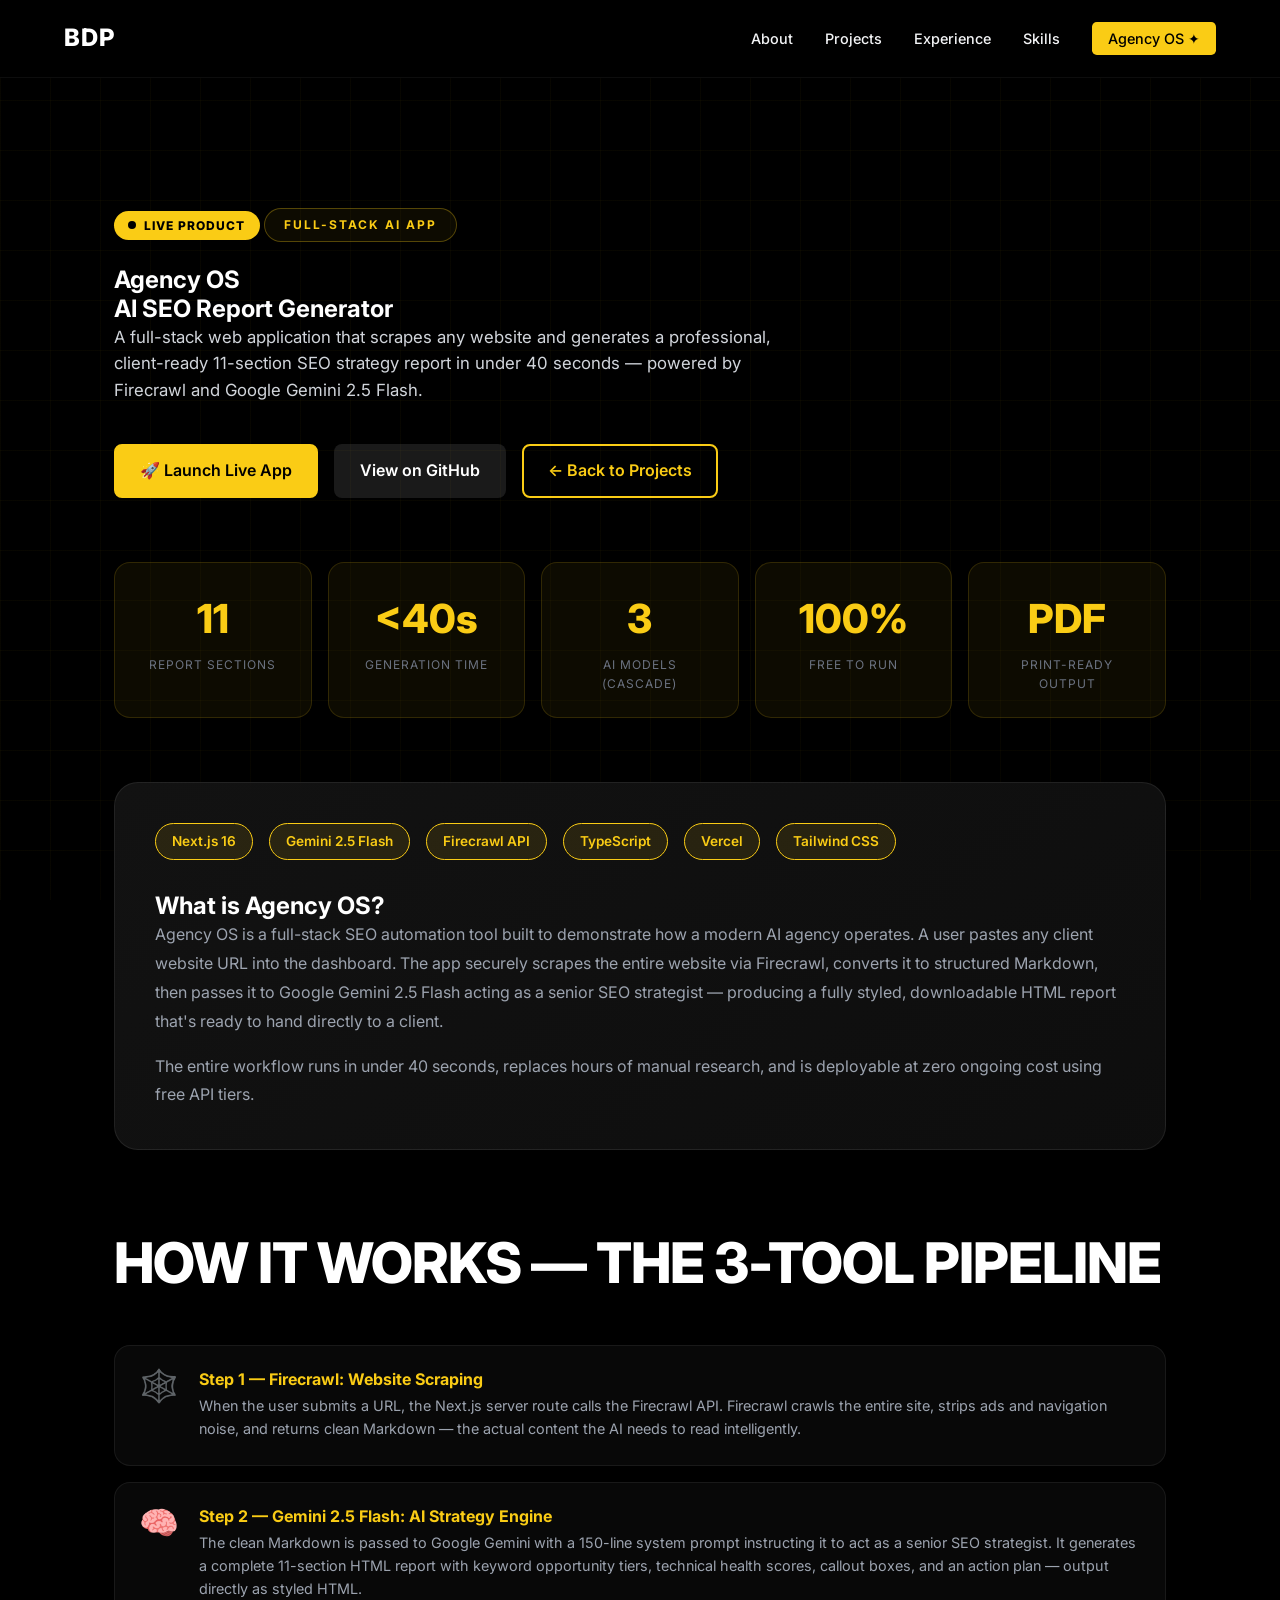
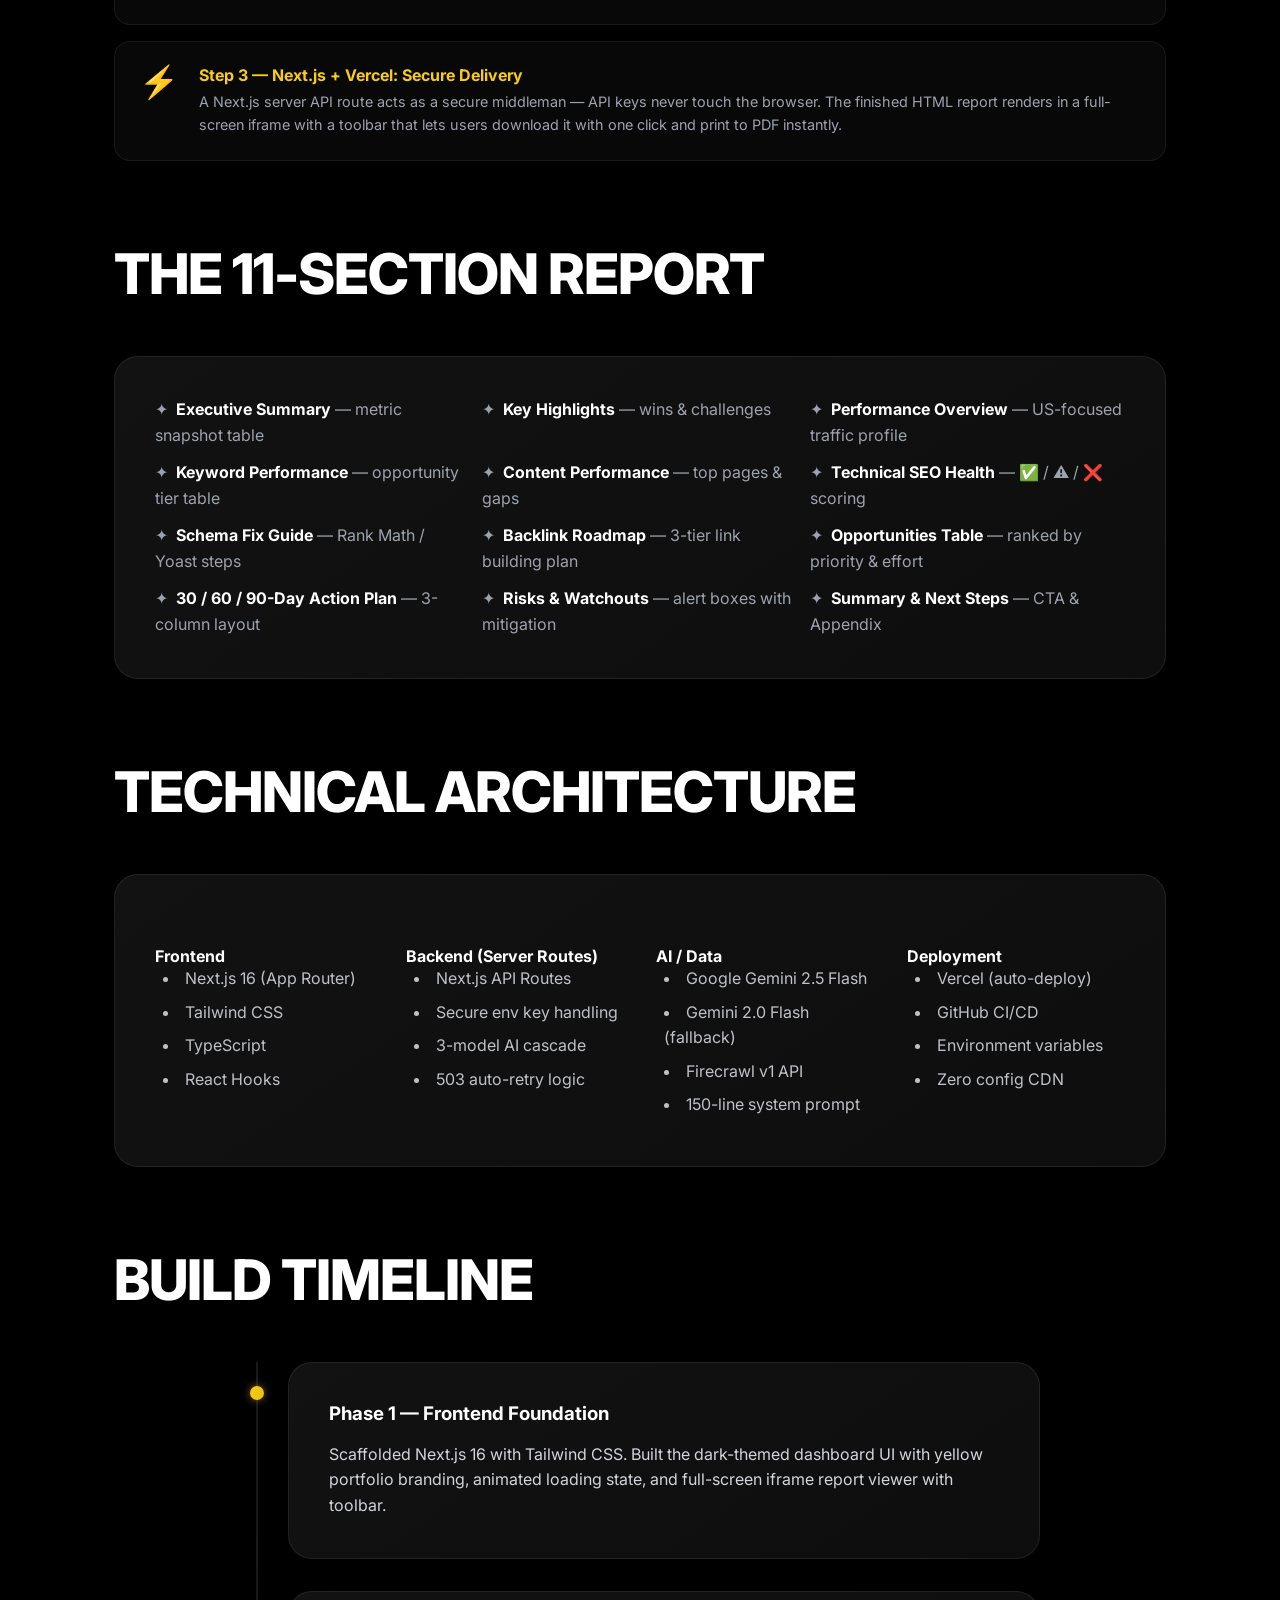
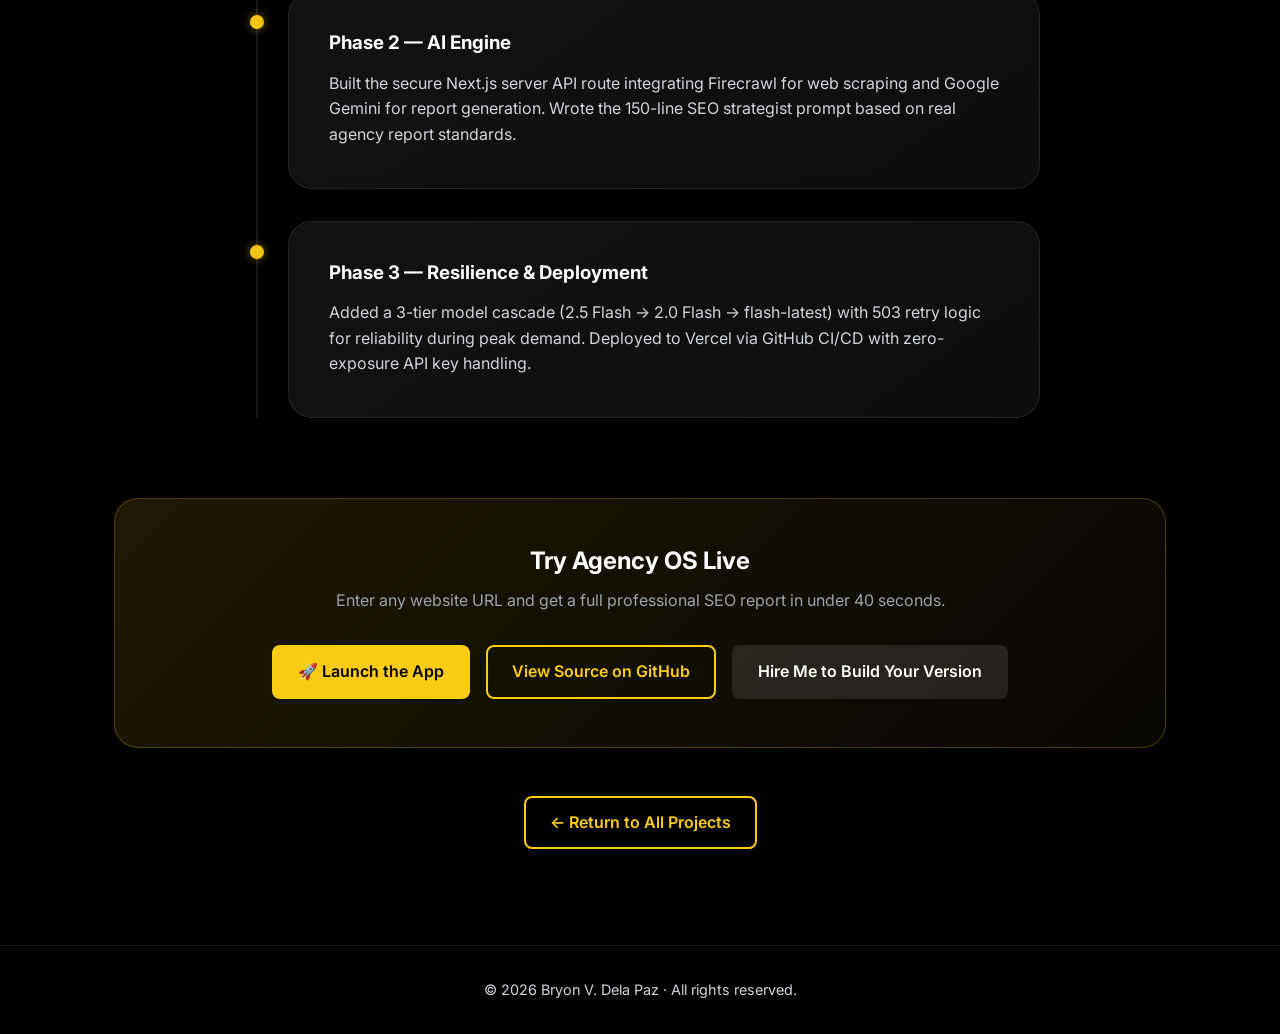
==== agency-os.html @ 0c5053a8 "feat: add dedicated agency-os.html page with full case study, stats, pipeline breakdown, and live CT" ====
<!DOCTYPE html>
<html lang="en">

<head>
    <meta charset="UTF-8">
    <meta name="viewport" content="width=device-width, initial-scale=1.0">
    <meta name="description" content="Agency OS — AI-powered SEO Report Generator. Built by Bryon V. Dela Paz using Next.js, Google Gemini 2.5 Flash, and Firecrawl.">
    <title>Agency OS — AI SEO Report Generator | Bryon V. Dela Paz</title>
    <link href="https://fonts.googleapis.com/css2?family=Inter:wght@300;400;500;600;700;800&display=swap" rel="stylesheet">
    <link rel="stylesheet" href="styles.css">
    <style>
        .pill {
            background: rgba(250, 204, 21, 0.1);
            border: 1px solid var(--accent-yellow);
            color: var(--accent-yellow);
            padding: 0.4rem 1rem;
            border-radius: 20px;
            font-size: 0.85rem;
            font-weight: 600;
            display: inline-block;
            margin-right: 0.5rem;
            margin-bottom: 0.5rem;
        }
        .live-badge {
            display: inline-flex;
            align-items: center;
            gap: 0.5rem;
            background: #FACC15;
            color: #000;
            font-size: 0.75rem;
            font-weight: 800;
            padding: 0.3rem 0.9rem;
            border-radius: 999px;
            letter-spacing: 1px;
            text-transform: uppercase;
            margin-bottom: 1.5rem;
        }
        .live-badge::before {
            content: '';
            width: 8px;
            height: 8px;
            border-radius: 50%;
            background: #000;
            animation: pulse-dot 1.5s infinite;
        }
        @keyframes pulse-dot {
            0%, 100% { opacity: 1; }
            50% { opacity: 0.3; }
        }
        .tool-card {
            display: flex;
            align-items: flex-start;
            gap: 1.25rem;
            padding: 1.5rem;
            border-radius: 1rem;
            background: rgba(255,255,255,0.03);
            border: 1px solid rgba(255,255,255,0.07);
            margin-bottom: 1rem;
        }
        .tool-icon {
            font-size: 2rem;
            line-height: 1;
            flex-shrink: 0;
        }
        .tool-card h4 { color: var(--accent-yellow); margin-bottom: 0.3rem; }
        .tool-card p { font-size: 0.9rem; color: #9CA3AF; margin: 0; }
        .stat-box {
            text-align: center;
            padding: 1.5rem;
            border-radius: 1rem;
            background: rgba(250,204,21,0.05);
            border: 1px solid rgba(250,204,21,0.15);
        }
        .stat-box .num { font-size: 2.5rem; font-weight: 800; color: var(--accent-yellow); }
        .stat-box .label { font-size: 0.75rem; text-transform: uppercase; letter-spacing: 1px; color: #6B7280; margin-top: 0.25rem; }
        .cta-banner {
            background: linear-gradient(135deg, rgba(250,204,21,0.12), rgba(250,204,21,0.03));
            border: 1px solid rgba(250,204,21,0.25);
            border-radius: 1.5rem;
            padding: 3rem;
            text-align: center;
            margin-top: 5rem;
        }
        .cta-banner h2 { color: #fff; margin-bottom: 0.75rem; }
        .cta-banner p { color: #9CA3AF; margin-bottom: 2rem; }
        .btn-group { display: flex; gap: 1rem; justify-content: center; flex-wrap: wrap; }
    </style>
</head>

<body>

    <div class="bg-grid"></div>

    <!-- Navbar -->
    <nav id="navbar">
        <div class="nav-content">
            <a href="index.html#home" class="logo">BDP</a>
            <ul class="nav-links">
                <li><a href="index.html#about">About</a></li>
                <li><a href="index.html#automations">Projects</a></li>
                <li><a href="index.html#experience">Experience</a></li>
                <li><a href="index.html#skills">Skills</a></li>
                <li><a href="agency-os.html" class="btn-nav" style="background: var(--accent-yellow); color: #000;">Agency OS ✦</a></li>
            </ul>
        </div>
    </nav>

    <main>
        <section class="section-padding reveal active" style="padding-top: 8rem;">

            <!-- Header -->
            <div class="section-header">
                <div class="live-badge">Live Product</div>
                <span class="section-label">FULL-STACK AI APP</span>
                <h1>Agency OS<br>AI SEO Report Generator</h1>
                <p class="hero-subtitle" style="max-width: 680px;">
                    A full-stack web application that scrapes any website and generates a professional,
                    client-ready 11-section SEO strategy report in under 40 seconds — powered by
                    Firecrawl and Google Gemini 2.5 Flash.
                </p>
                <div class="hero-actions" style="margin-top: 2rem;">
                    <a href="https://frontend-seven-wine-36.vercel.app" target="_blank" rel="noopener noreferrer" class="btn-primary">🚀 Launch Live App</a>
                    <a href="https://github.com/delapazbryon123/agency-os-frontend" target="_blank" rel="noopener noreferrer" class="btn-secondary">View on GitHub</a>
                    <a href="index.html#automations" class="btn-outline">← Back to Projects</a>
                </div>
            </div>

            <!-- Stats Row -->
            <div style="display: grid; grid-template-columns: repeat(auto-fit, minmax(140px, 1fr)); gap: 1rem; margin: 4rem 0;">
                <div class="stat-box"><div class="num">11</div><div class="label">Report Sections</div></div>
                <div class="stat-box"><div class="num">&lt;40s</div><div class="label">Generation Time</div></div>
                <div class="stat-box"><div class="num">3</div><div class="label">AI Models (Cascade)</div></div>
                <div class="stat-box"><div class="num">100%</div><div class="label">Free to Run</div></div>
                <div class="stat-box"><div class="num">PDF</div><div class="label">Print-Ready Output</div></div>
            </div>

            <!-- Overview Card -->
            <div class="glass-card glow-card" style="margin-bottom: 3rem;">
                <div style="display: flex; gap: 0.5rem; flex-wrap: wrap; margin-bottom: 1.5rem;">
                    <div class="pill">Next.js 16</div>
                    <div class="pill">Gemini 2.5 Flash</div>
                    <div class="pill">Firecrawl API</div>
                    <div class="pill">TypeScript</div>
                    <div class="pill">Vercel</div>
                    <div class="pill">Tailwind CSS</div>
                </div>
                <h2>What is Agency OS?</h2>
                <p style="color: #9CA3AF; line-height: 1.8;">
                    Agency OS is a full-stack SEO automation tool built to demonstrate how a modern AI agency
                    operates. A user pastes any client website URL into the dashboard. The app securely scrapes
                    the entire website via Firecrawl, converts it to structured Markdown, then passes it to
                    Google Gemini 2.5 Flash acting as a senior SEO strategist — producing a fully styled,
                    downloadable HTML report that's ready to hand directly to a client.
                </p>
                <p style="color: #9CA3AF; line-height: 1.8; margin-top: 1rem;">
                    The entire workflow runs in under 40 seconds, replaces hours of manual research, and is
                    deployable at zero ongoing cost using free API tiers.
                </p>
            </div>

            <!-- The 3 Tools -->
            <div class="section-header" style="margin-top: 5rem;">
                <h2>How It Works — The 3-Tool Pipeline</h2>
            </div>

            <div class="tool-card">
                <div class="tool-icon">🕸️</div>
                <div>
                    <h4>Step 1 — Firecrawl: Website Scraping</h4>
                    <p>When the user submits a URL, the Next.js server route calls the Firecrawl API. Firecrawl crawls the entire site, strips ads and navigation noise, and returns clean Markdown — the actual content the AI needs to read intelligently.</p>
                </div>
            </div>

            <div class="tool-card">
                <div class="tool-icon">🧠</div>
                <div>
                    <h4>Step 2 — Gemini 2.5 Flash: AI Strategy Engine</h4>
                    <p>The clean Markdown is passed to Google Gemini with a 150-line system prompt instructing it to act as a senior SEO strategist. It generates a complete 11-section HTML report with keyword opportunity tiers, technical health scores, callout boxes, and an action plan — output directly as styled HTML.</p>
                </div>
            </div>

            <div class="tool-card">
                <div class="tool-icon">⚡</div>
                <div>
                    <h4>Step 3 — Next.js + Vercel: Secure Delivery</h4>
                    <p>A Next.js server API route acts as a secure middleman — API keys never touch the browser. The finished HTML report renders in a full-screen iframe with a toolbar that lets users download it with one click and print to PDF instantly.</p>
                </div>
            </div>

            <!-- 11 Sections -->
            <div class="section-header" style="margin-top: 5rem;">
                <h2>The 11-Section Report</h2>
            </div>

            <div class="glass-card outline">
                <div style="display: grid; grid-template-columns: repeat(auto-fit, minmax(260px, 1fr)); gap: 0.75rem;">
                    <div style="color: #9CA3AF;">✦ &nbsp;<strong style="color: #fff;">Executive Summary</strong> — metric snapshot table</div>
                    <div style="color: #9CA3AF;">✦ &nbsp;<strong style="color: #fff;">Key Highlights</strong> — wins &amp; challenges</div>
                    <div style="color: #9CA3AF;">✦ &nbsp;<strong style="color: #fff;">Performance Overview</strong> — US-focused traffic profile</div>
                    <div style="color: #9CA3AF;">✦ &nbsp;<strong style="color: #fff;">Keyword Performance</strong> — opportunity tier table</div>
                    <div style="color: #9CA3AF;">✦ &nbsp;<strong style="color: #fff;">Content Performance</strong> — top pages &amp; gaps</div>
                    <div style="color: #9CA3AF;">✦ &nbsp;<strong style="color: #fff;">Technical SEO Health</strong> — ✅ / ⚠️ / ❌ scoring</div>
                    <div style="color: #9CA3AF;">✦ &nbsp;<strong style="color: #fff;">Schema Fix Guide</strong> — Rank Math / Yoast steps</div>
                    <div style="color: #9CA3AF;">✦ &nbsp;<strong style="color: #fff;">Backlink Roadmap</strong> — 3-tier link building plan</div>
                    <div style="color: #9CA3AF;">✦ &nbsp;<strong style="color: #fff;">Opportunities Table</strong> — ranked by priority &amp; effort</div>
                    <div style="color: #9CA3AF;">✦ &nbsp;<strong style="color: #fff;">30 / 60 / 90-Day Action Plan</strong> — 3-column layout</div>
                    <div style="color: #9CA3AF;">✦ &nbsp;<strong style="color: #fff;">Risks &amp; Watchouts</strong> — alert boxes with mitigation</div>
                    <div style="color: #9CA3AF;">✦ &nbsp;<strong style="color: #fff;">Summary &amp; Next Steps</strong> — CTA &amp; Appendix</div>
                </div>
            </div>

            <!-- Architecture -->
            <div class="section-header" style="margin-top: 5rem;">
                <h2>Technical Architecture</h2>
            </div>

            <div class="glass-card outline">
                <div class="skills-grid" style="grid-template-columns: repeat(auto-fit, minmax(200px, 1fr));">
                    <div class="skill-category">
                        <h4>Frontend</h4>
                        <ul class="experience-list">
                            <li>Next.js 16 (App Router)</li>
                            <li>Tailwind CSS</li>
                            <li>TypeScript</li>
                            <li>React Hooks</li>
                        </ul>
                    </div>
                    <div class="skill-category">
                        <h4>Backend (Server Routes)</h4>
                        <ul class="experience-list">
                            <li>Next.js API Routes</li>
                            <li>Secure env key handling</li>
                            <li>3-model AI cascade</li>
                            <li>503 auto-retry logic</li>
                        </ul>
                    </div>
                    <div class="skill-category">
                        <h4>AI / Data</h4>
                        <ul class="experience-list">
                            <li>Google Gemini 2.5 Flash</li>
                            <li>Gemini 2.0 Flash (fallback)</li>
                            <li>Firecrawl v1 API</li>
                            <li>150-line system prompt</li>
                        </ul>
                    </div>
                    <div class="skill-category">
                        <h4>Deployment</h4>
                        <ul class="experience-list">
                            <li>Vercel (auto-deploy)</li>
                            <li>GitHub CI/CD</li>
                            <li>Environment variables</li>
                            <li>Zero config CDN</li>
                        </ul>
                    </div>
                </div>
            </div>

            <!-- Timeline -->
            <div class="section-header" style="margin-top: 5rem;">
                <h2>Build Timeline</h2>
            </div>

            <div class="timeline">
                <div class="timeline-item">
                    <div class="timeline-dot"></div>
                    <div class="timeline-content glass-card hover-lift">
                        <div class="timeline-header"><h3>Phase 1 — Frontend Foundation</h3></div>
                        <p>Scaffolded Next.js 16 with Tailwind CSS. Built the dark-themed dashboard UI with yellow portfolio branding, animated loading state, and full-screen iframe report viewer with toolbar.</p>
                    </div>
                </div>
                <div class="timeline-item">
                    <div class="timeline-dot"></div>
                    <div class="timeline-content glass-card hover-lift">
                        <div class="timeline-header"><h3>Phase 2 — AI Engine</h3></div>
                        <p>Built the secure Next.js server API route integrating Firecrawl for web scraping and Google Gemini for report generation. Wrote the 150-line SEO strategist prompt based on real agency report standards.</p>
                    </div>
                </div>
                <div class="timeline-item">
                    <div class="timeline-dot"></div>
                    <div class="timeline-content glass-card hover-lift">
                        <div class="timeline-header"><h3>Phase 3 — Resilience &amp; Deployment</h3></div>
                        <p>Added a 3-tier model cascade (2.5 Flash → 2.0 Flash → flash-latest) with 503 retry logic for reliability during peak demand. Deployed to Vercel via GitHub CI/CD with zero-exposure API key handling.</p>
                    </div>
                </div>
            </div>

            <!-- CTA -->
            <div class="cta-banner">
                <h2>Try Agency OS Live</h2>
                <p>Enter any website URL and get a full professional SEO report in under 40 seconds.</p>
                <div class="btn-group">
                    <a href="https://frontend-seven-wine-36.vercel.app" target="_blank" rel="noopener noreferrer" class="btn-primary large">🚀 Launch the App</a>
                    <a href="https://github.com/delapazbryon123/agency-os-frontend" target="_blank" rel="noopener noreferrer" class="btn-outline">View Source on GitHub</a>
                    <a href="index.html#contact" class="btn-secondary">Hire Me to Build Your Version</a>
                </div>
            </div>

            <div class="center" style="margin-top: 3rem;">
                <a href="index.html#automations" class="btn-outline">← Return to All Projects</a>
            </div>

        </section>
    </main>

    <footer>
        <div class="footer-content">
            <p>&copy; <span id="year"></span> Bryon V. Dela Paz &middot; All rights reserved.</p>
        </div>
    </footer>

    <script>
        document.getElementById("year").textContent = new Date().getFullYear();
        const navbar = document.getElementById("navbar");
        window.addEventListener("scroll", () => {
            navbar.classList.toggle("scrolled", window.scrollY > 50);
        });
    </script>

</body>
</html>
---- styles.css ----
:root {
    --bg-color: #000000;
    --text-main: #D1D5DB;
    --text-light: #F3F4F6;
    --text-white: #FFFFFF;
    --accent-yellow: #FACC15;
    --accent-yellow-dark: #EAB308;
    --accent-yellow-glow: rgba(250, 204, 21, 0.4);
    --card-bg: rgba(17, 24, 39, 0.7);
    --card-border: rgba(255, 255, 255, 0.1);
    --font-main: 'Inter', sans-serif;
    --transition: all 0.3s cubic-bezier(0.25, 0.8, 0.25, 1);
}

* {
    margin: 0;
    padding: 0;
    box-sizing: border-box;
}

html {
    scroll-behavior: smooth;
    font-size: 16px;
}

body {
    font-family: var(--font-main);
    background-color: var(--bg-color);
    color: var(--text-main);
    line-height: 1.6;
    overflow-x: hidden;
}

/* Background grid effect */
.bg-grid {
    position: fixed;
    top: 0;
    left: 0;
    width: 100vw;
    height: 100vh;
    z-index: -1;
    background-image: linear-gradient(rgba(250, 204, 21, 0.03) 1px, transparent 1px),
        linear-gradient(90deg, rgba(250, 204, 21, 0.03) 1px, transparent 1px);
    background-size: 50px 50px;
    pointer-events: none;
}

/* Typography */
h1,
h2,
h3,
h4 {
    color: var(--text-white);
    line-height: 1.2;
}

.text-yellow {
    color: var(--accent-yellow);
}

.text-white {
    color: var(--text-white);
}

a {
    text-decoration: none;
    color: inherit;
    transition: var(--transition);
}

.section-padding {
    padding: 6rem 1.5rem;
    max-width: 1100px;
    margin: 0 auto;
}

.section-label {
    display: inline-block;
    color: var(--accent-yellow);
    font-size: 0.75rem;
    font-weight: 700;
    letter-spacing: 2px;
    text-transform: uppercase;
    margin-bottom: 1.5rem;
    padding: 0.4rem 1.2rem;
    border: 1px solid rgba(250, 204, 21, 0.3);
    border-radius: 30px;
    background: rgba(250, 204, 21, 0.05);
}

.center {
    text-align: center;
}

/* Glassmorphism Cards */
.glass-card {
    background: linear-gradient(145deg, rgba(30, 30, 30, 0.6), rgba(15, 15, 15, 0.9));
    backdrop-filter: blur(20px);
    -webkit-backdrop-filter: blur(20px);
    border: 1px solid rgba(255, 255, 255, 0.08);
    border-radius: 1.5rem;
    padding: 2.5rem;
    box-shadow: 0 10px 40px rgba(0, 0, 0, 0.8);
    transition: transform 0.4s cubic-bezier(0.25, 1, 0.5, 1), box-shadow 0.4s ease, border-color 0.4s ease;
}

.glow-card:hover {
    border-color: rgba(250, 204, 21, 0.4);
    box-shadow: 0 20px 50px rgba(250, 204, 21, 0.15);
    transform: translateY(-8px);
}

.hover-lift:hover {
    transform: translateY(-5px);
    border-color: rgba(255, 255, 255, 0.2);
}

/* Buttons */
.btn-primary,
.btn-secondary,
.btn-outline {
    display: inline-flex;
    align-items: center;
    justify-content: center;
    padding: 0.75rem 1.5rem;
    border-radius: 0.5rem;
    font-weight: 600;
    cursor: pointer;
    transition: var(--transition);
}

.btn-primary {
    background-color: var(--accent-yellow);
    color: #000;
    border: 2px solid var(--accent-yellow);
}

.btn-primary:hover {
    background-color: var(--accent-yellow-dark);
    border-color: var(--accent-yellow-dark);
    transform: translateY(-2px);
}

.btn-secondary {
    background-color: rgba(255, 255, 255, 0.1);
    color: var(--text-white);
    border: 2px solid transparent;
}

.btn-secondary:hover {
    background-color: rgba(255, 255, 255, 0.2);
}

.btn-outline {
    background-color: transparent;
    color: var(--accent-yellow);
    border: 2px solid var(--accent-yellow);
}

.btn-outline:hover {
    background-color: rgba(250, 204, 21, 0.1);
}

/* Navbar */
nav {
    position: fixed;
    top: 0;
    left: 0;
    width: 100%;
    background: rgba(0, 0, 0, 0.85);
    backdrop-filter: blur(12px);
    z-index: 1000;
    border-bottom: 1px solid rgba(255, 255, 255, 0.05);
    transition: var(--transition);
}

nav.scrolled {
    padding: 0.5rem 0;
    box-shadow: 0 4px 30px rgba(0, 0, 0, 0.5);
}

.nav-content {
    max-width: 1200px;
    margin: 0 auto;
    padding: 1.2rem 1.5rem;
    display: flex;
    justify-content: space-between;
    align-items: center;
}

.logo {
    font-size: 1.5rem;
    font-weight: 800;
    color: var(--text-white);
    letter-spacing: 1px;
}

.nav-links {
    display: flex;
    list-style: none;
    gap: 2rem;
    align-items: center;
}

.nav-links a {
    font-size: 0.9rem;
    font-weight: 500;
    color: var(--text-light);
}

.nav-links a:hover {
    color: var(--accent-yellow);
}

.btn-nav {
    background: var(--accent-yellow);
    color: #000 !important;
    padding: 0.5rem 1rem;
    border-radius: 0.3rem;
    font-weight: 600;
}

.btn-nav:hover {
    background: var(--accent-yellow-dark);
}

/* Mobile Menu */
.mobile-menu-btn {
    display: none;
    background: none;
    border: none;
    cursor: pointer;
    z-index: 1001;
}

.bar {
    display: block;
    width: 25px;
    height: 2px;
    margin: 5px auto;
    background-color: var(--text-white);
    transition: var(--transition);
}

.mobile-menu {
    position: fixed;
    top: 0;
    left: 0;
    width: 100%;
    height: 100vh;
    background: rgba(0, 0, 0, 0.95);
    backdrop-filter: blur(15px);
    z-index: 999;
    display: flex;
    justify-content: center;
    align-items: center;
    opacity: 0;
    visibility: hidden;
    transition: var(--transition);
}

.mobile-menu.active {
    opacity: 1;
    visibility: visible;
}

.mobile-links {
    list-style: none;
    text-align: center;
}

.mobile-links li {
    margin: 2rem 0;
}

.mobile-links a {
    font-size: 1.5rem;
    font-weight: 600;
    color: var(--text-white);
}

.mobile-links a:hover {
    color: var(--accent-yellow);
}

/* Main Content Padding for Header */
main {
    padding-top: 5rem;
}

/* Hero Section */
.hero {
    position: relative;
    min-height: 85vh;
    display: flex;
    align-items: center;
    justify-content: flex-start;
}

.hero-content {
    flex: 1;
    max-width: 650px;
    position: relative;
    z-index: 2;
}

.hero-image-wrap {
    position: absolute;
    right: -10%;
    top: 50%;
    transform: translateY(-46%);
    width: 50vw;
    max-width: 750px;
    display: flex;
    align-items: center;
    justify-content: flex-end;
    z-index: 1;
    pointer-events: none;
}

.hero-canvas {
    width: 100%;
    height: auto;
    display: block;
    mix-blend-mode: screen;
}

.eyebrow {
    color: var(--accent-yellow);
    font-weight: 600;
    margin-bottom: 1rem;
    letter-spacing: 1px;
}

.hero-title {
    font-size: clamp(3rem, 6vw, 4.5rem);
    font-weight: 800;
    margin-bottom: 1.5rem;
    line-height: 1.05;
    letter-spacing: -1px;
    text-transform: uppercase;
}

.hero-title .text-white {
    display: block;
}

.hero-title .text-yellow {
    display: block;
    color: transparent;
    -webkit-text-stroke: 1.5px var(--accent-yellow);
}

.hero-subtitle {
    font-size: 1.05rem;
    color: var(--text-main);
    margin-bottom: 2.5rem;
    max-width: 600px;
}

.hero-actions {
    display: flex;
    gap: 1rem;
}

/* About Section */
.section-header h2 {
    font-size: clamp(2.5rem, 5vw, 3.5rem);
    font-weight: 800;
    letter-spacing: -1px;
    margin-bottom: 3rem;
    text-transform: uppercase;
}

.about-grid {
    display: grid;
    grid-template-columns: 1fr;
    gap: 2rem;
}

.about-text p {
    font-size: 1.1rem;
}

.about-grid {
    display: grid;
    grid-template-columns: 1fr;
    gap: 2rem;
}

@media (min-width: 768px) {
    .about-grid {
        grid-template-columns: 1fr 2fr;
    }
}

.about-text {
    align-self: start;
}

.about-pillars {
    display: grid;
    grid-template-columns: repeat(auto-fit, minmax(200px, 1fr));
    gap: 1.5rem;
}

.pillar {
    padding: 1.5rem;
}

.pillar-icon {
    font-size: 2rem;
    margin-bottom: 1rem;
}

.pillar h3 {
    font-size: 1.1rem;
    margin-bottom: 0.5rem;
}

.pillar p {
    font-size: 0.9rem;
    color: var(--text-main);
}

/* Automations Section */
.projects-grid {
    display: grid;
    grid-template-columns: repeat(auto-fit, minmax(300px, 1fr));
    gap: 2rem;
    margin-top: 2rem;
}

.project-card {
    display: flex;
    flex-direction: column;
    gap: 0.5rem;
}

.project-tag {
    background: rgba(255, 255, 255, 0.03);
    color: var(--text-white);
    border: 1px solid rgba(255, 255, 255, 0.1);
    padding: 0.4rem 1rem;
    border-radius: 20px;
    font-size: 0.75rem;
    font-weight: 600;
    display: inline-block;
    margin-bottom: 1.2rem;
    letter-spacing: 1px;
    text-transform: uppercase;
}

.project-card h3 {
    font-size: 1.8rem;
    margin-bottom: 1rem;
}

.project-description {
    margin-bottom: 1.5rem;
}

.project-tech {
    display: flex;
    flex-wrap: wrap;
    gap: 0.5rem;
    margin-top: auto;
    padding-top: 1rem;
}

.project-tech span {
    font-size: 0.85rem;
    background: rgba(255, 255, 255, 0.05);
    border: 1px solid rgba(255, 255, 255, 0.1);
    padding: 0.25rem 0.75rem;
    border-radius: 0.5rem;
}

/* Experience Timeline */
.company {
    display: block;
    font-size: 0.9rem;
    color: var(--accent-yellow);
    font-weight: 500;
    margin-top: 0.2rem;
    opacity: 0.9;
}

.role-overview {
    font-size: 0.95rem;
    margin-bottom: 1rem;
    padding: 0.75rem 1rem;
    border-left: 2px solid var(--accent-yellow);
    background: rgba(250, 204, 21, 0.04);
    border-radius: 0 0.3rem 0.3rem 0;
}

.exp-categories {
    display: flex;
    flex-direction: column;
    gap: 1.2rem;
    margin-top: 0.5rem;
}

.exp-category h4 {
    font-size: 0.95rem;
    color: var(--text-light);
    margin-bottom: 0.5rem;
    font-weight: 600;
}

.timeline {
    position: relative;
    max-width: 800px;
    margin: 0 auto;
}

.timeline::before {
    content: '';
    position: absolute;
    top: 0;
    left: 1rem;
    height: 100%;
    width: 2px;
    background: var(--card-border);
}

.timeline-item {
    position: relative;
    padding-left: 3rem;
    margin-bottom: 2rem;
}

.timeline-dot {
    position: absolute;
    left: 0.6rem;
    top: 1.5rem;
    width: 14px;
    height: 14px;
    background: var(--accent-yellow);
    border-radius: 50%;
    box-shadow: 0 0 10px rgba(250, 204, 21, 0.5);
}

.timeline-header {
    display: flex;
    flex-wrap: wrap;
    justify-content: space-between;
    align-items: center;
    margin-bottom: 1rem;
}

.duration {
    color: var(--accent-yellow);
    font-weight: 600;
    font-size: 0.9rem;
}

.experience-list {
    list-style-position: inside;
    padding-left: 0.5rem;
}

.experience-list li {
    margin-bottom: 0.5rem;
    color: var(--text-main);
    opacity: 0.9;
}

/* Skills */
.skills-grid {
    display: grid;
    grid-template-columns: repeat(auto-fit, minmax(280px, 1fr));
    gap: 2rem;
    margin-top: 2rem;
}

.category-icon {
    font-size: 2.5rem;
    margin-bottom: 1rem;
}

.skill-category h3 {
    margin-bottom: 1.5rem;
    font-size: 1.5rem;
}

.skill-tags {
    display: flex;
    flex-wrap: wrap;
    gap: 0.8rem;
}

.skill-tags span {
    background: rgba(255, 255, 255, 0.05);
    border: 1px solid rgba(250, 204, 21, 0.2);
    padding: 0.4rem 1rem;
    border-radius: 20px;
    font-size: 0.9rem;
    color: var(--text-light);
    transition: var(--transition);
}

.skill-tags span:hover {
    background: rgba(250, 204, 21, 0.1);
    border-color: var(--accent-yellow);
    transform: translateY(-2px);
}

/* Certifications */
.certs-grid {
    display: grid;
    grid-template-columns: repeat(auto-fit, minmax(280px, 1fr));
    gap: 2rem;
    margin-top: 2rem;
}

.cert-issuer {
    display: flex;
    align-items: center;
    gap: 1rem;
    margin-bottom: 1.5rem;
}

.cert-badge {
    padding: 0.3rem 0.8rem;
    border-radius: 20px;
    font-weight: 700;
    font-size: 0.8rem;
    letter-spacing: 1px;
}

.cert-badge.magic {
    background: rgba(250, 204, 21, 0.15);
    color: var(--accent-yellow);
    border: 1px solid rgba(250, 204, 21, 0.4);
}

.cert-badge.google {
    background: rgba(66, 133, 244, 0.15);
    color: #60a5fa;
    border: 1px solid rgba(66, 133, 244, 0.4);
}

.cert-list {
    list-style: none;
    display: flex;
    flex-direction: column;
    gap: 0.75rem;
}

.cert-list li {
    font-size: 0.95rem;
    color: var(--text-light);
}

/* Contact */
.contact-container {
    max-width: 800px;
    margin: 0 auto;
    text-align: center;
}

.contact-info {
    display: flex;
    flex-direction: column;
    gap: 1.5rem;
    margin: 2rem 0;
    align-items: center;
}

@media (min-width: 600px) {
    .contact-info {
        flex-direction: row;
        justify-content: center;
        gap: 3rem;
    }
}

.contact-item {
    display: flex;
    align-items: center;
    gap: 1rem;
    text-align: left;
}

.contact-icon {
    font-size: 2rem;
}

.contact-title {
    display: block;
    font-weight: 700;
    color: var(--text-white);
}

.contact-detail {
    font-size: 0.9rem;
    color: var(--text-main);
}

.contact-actions {
    display: flex;
    flex-wrap: wrap;
    gap: 1rem;
    justify-content: center;
    margin-top: 2rem;
}

/* Footer */
footer {
    text-align: center;
    padding: 2rem;
    border-top: 1px solid var(--card-border);
    color: var(--text-main);
    font-size: 0.9rem;
}

/* Animations (Reveal via JS) */
.reveal {
    opacity: 0;
    transform: translateY(30px);
    transition: all 0.8s ease-out;
}

.reveal.active {
    opacity: 1;
    transform: translateY(0);
}

/* Mobile Responsive Adjustments */
@media (max-width: 900px) {
    .hero {
        flex-direction: column;
        text-align: center;
        min-height: auto;
        padding-top: 7rem;
        padding-bottom: 0;
        justify-content: center;
    }

    .hero-content {
        max-width: 100%;
        margin-bottom: 2rem;
    }

    .hero-image-wrap {
        position: relative;
        width: 130vw;
        max-width: none;
        right: auto;
        top: auto;
        transform: none;
        margin-left: -15vw;
        /* Center the oversized image block */
        z-index: 1;
    }

    .hero-subtitle {
        max-width: 100%;
    }
}

@media (max-width: 768px) {
    .nav-links {
        display: none;
    }

    .mobile-menu-btn {
        display: block;
    }

    .hero-actions {
        flex-direction: column;
        align-items: center;
    }

    .hero-actions a {
        width: 100%;
    }

    .timeline::before {
        left: 1rem;
    }

    .timeline-dot {
        left: 0.6rem;
    }

    .timeline-item {
        padding-left: 2.5rem;
    }

    .about-grid {
        grid-template-columns: 1fr;
    }
}
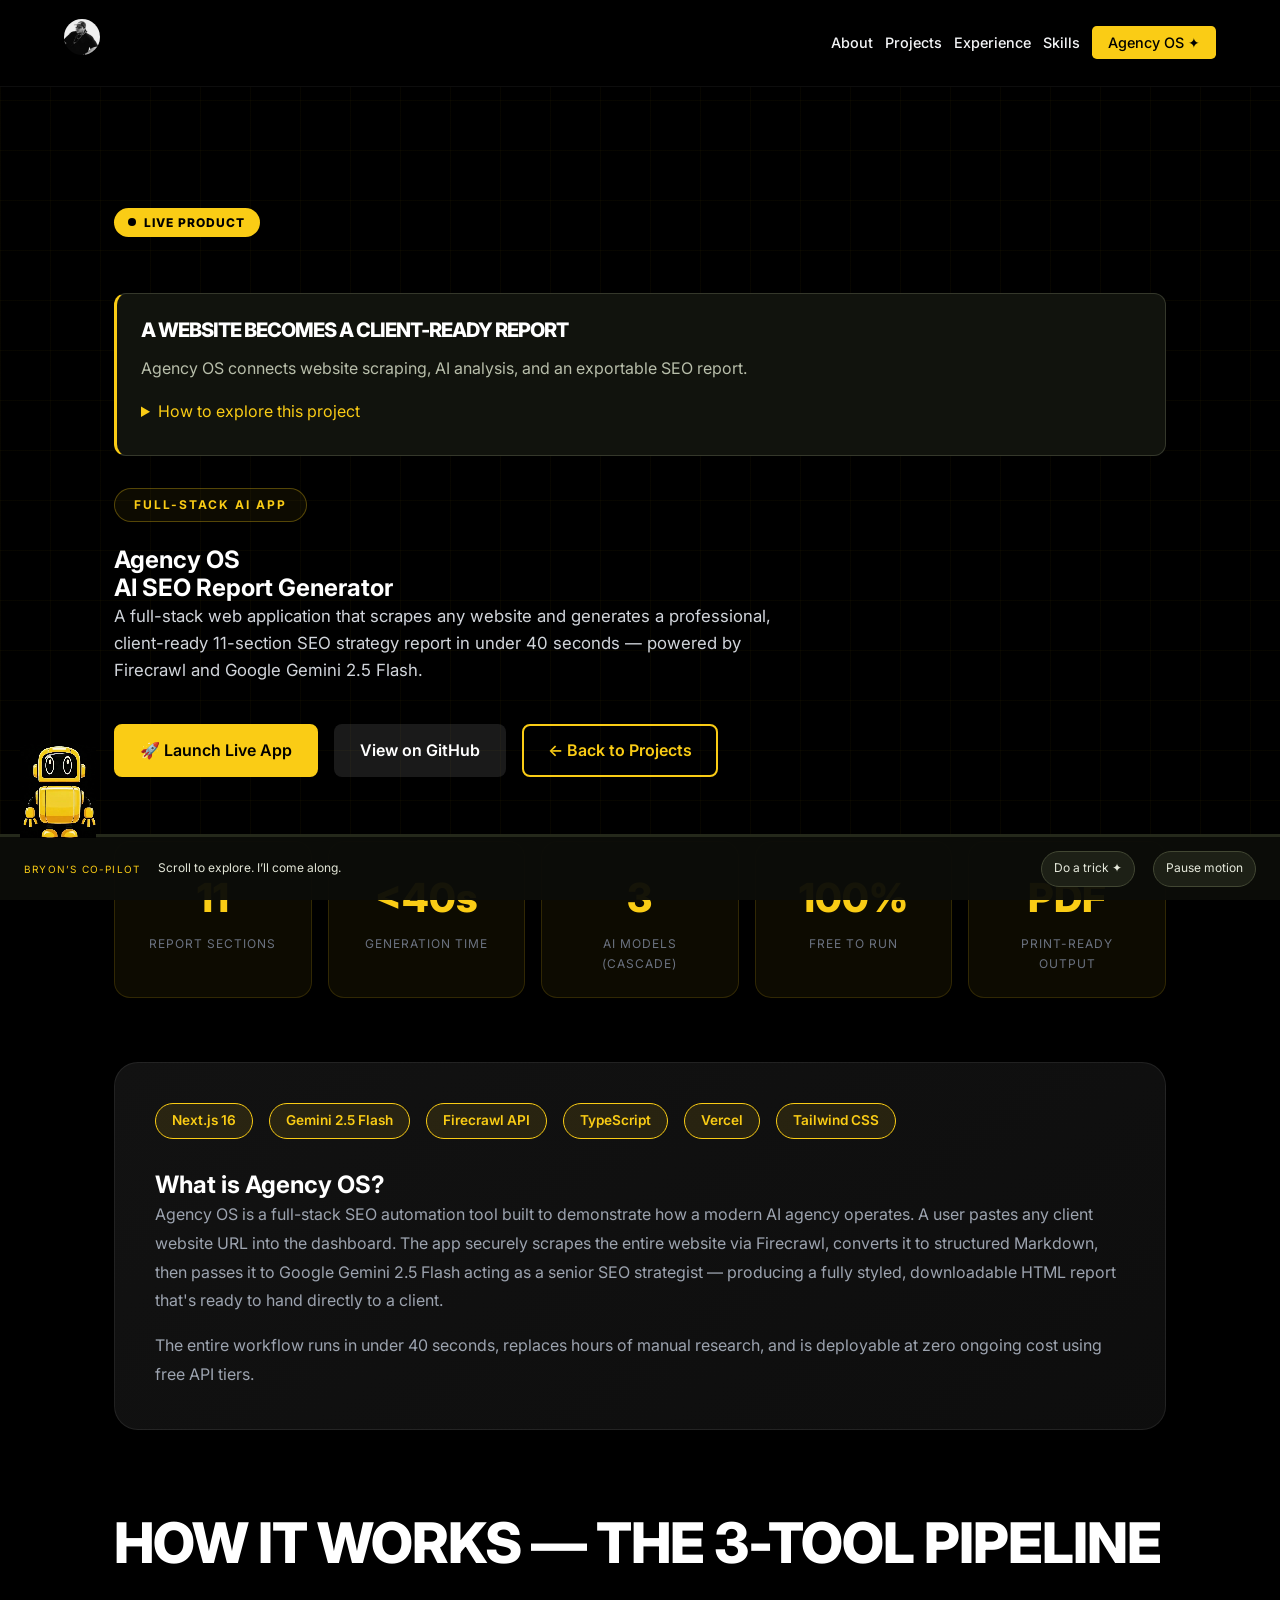
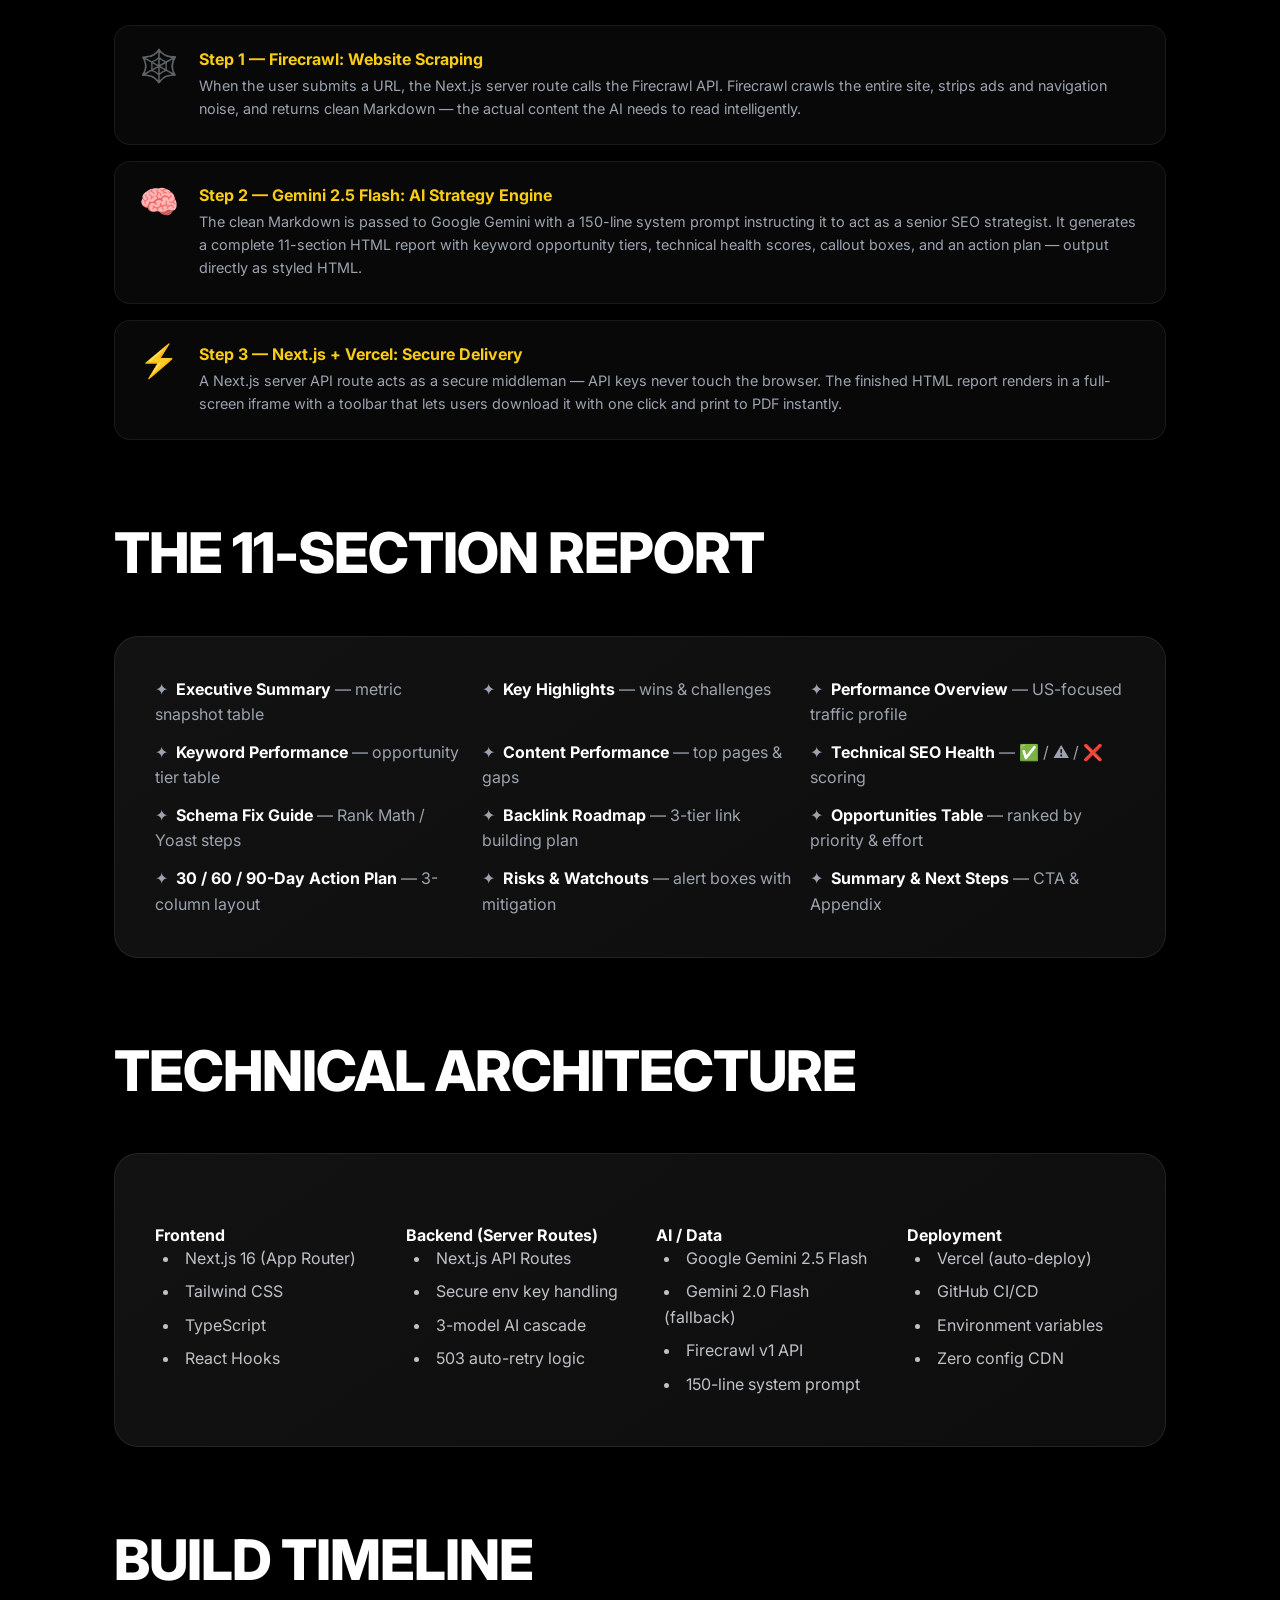
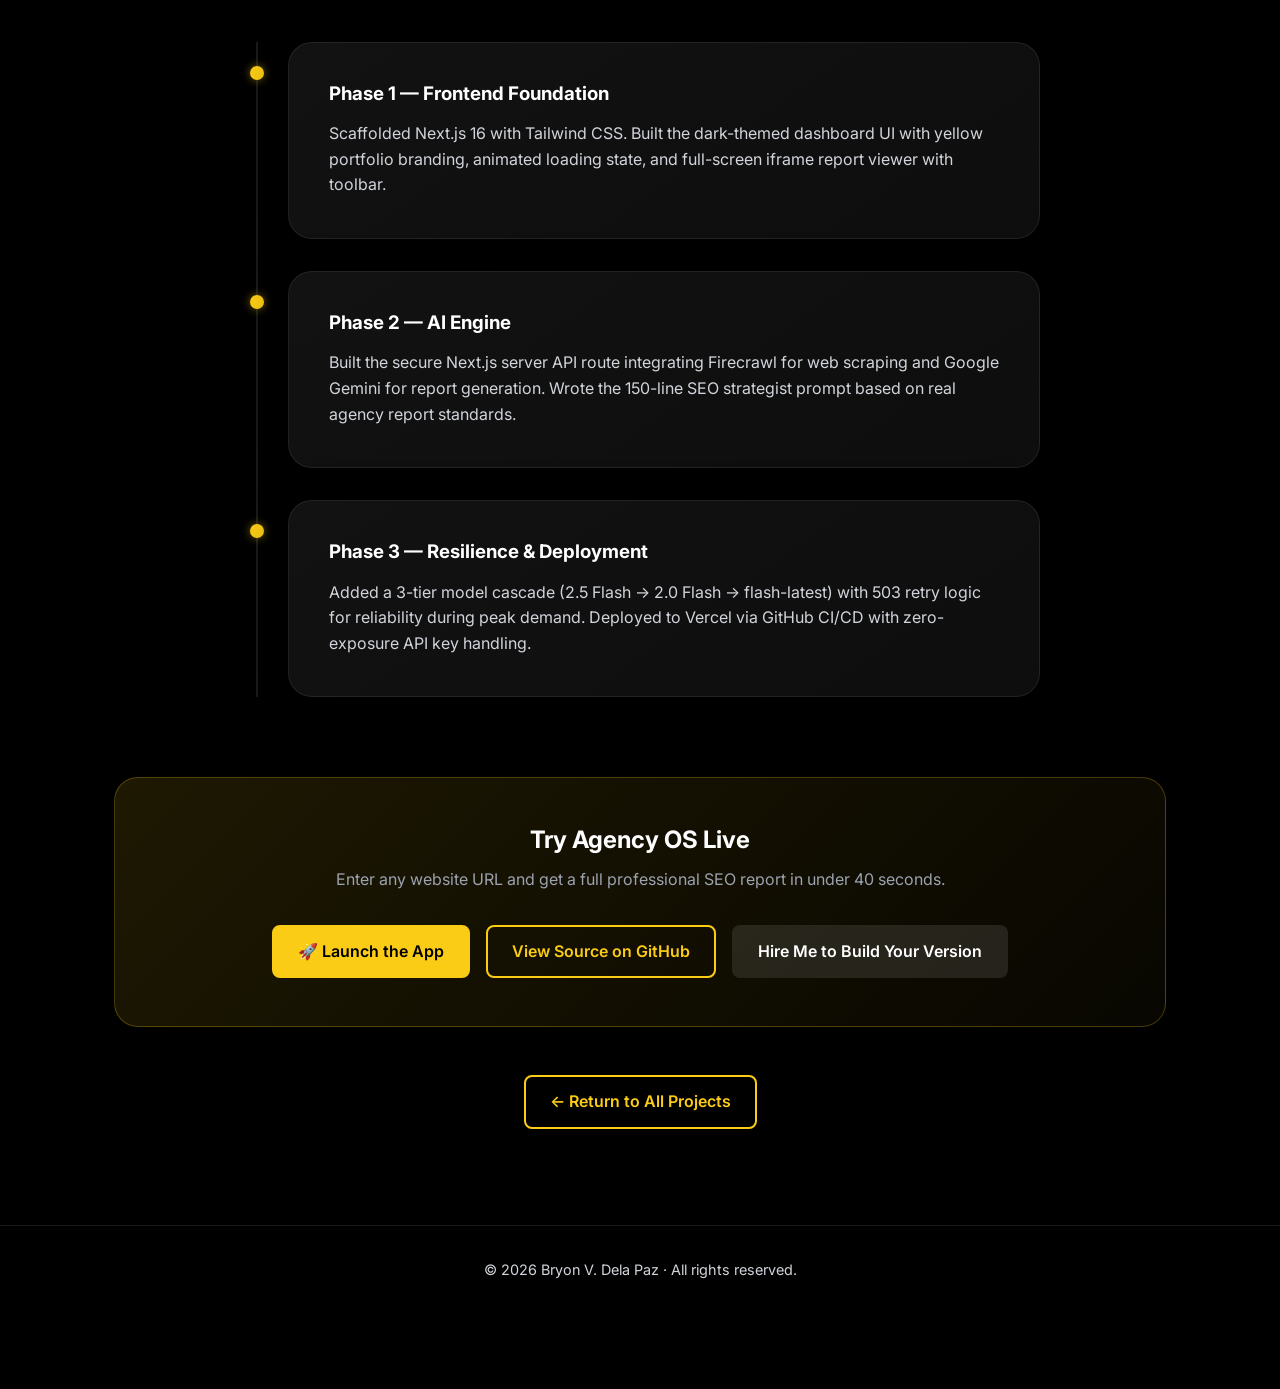
==== commit b2570939: "Refresh portfolio with interactive robot companion and project explorer" ====
--- a/agency-os.html
+++ b/agency-os.html
@@ -85,6 +85,7 @@
         .cta-banner p { color: #9CA3AF; margin-bottom: 2rem; }
         .btn-group { display: flex; gap: 1rem; justify-content: center; flex-wrap: wrap; }
     </style>
+<link rel="stylesheet" href="experience.css">
 </head>
 
 <body>
@@ -94,7 +95,7 @@
     <!-- Navbar -->
     <nav id="navbar">
         <div class="nav-content">
-            <a href="index.html#home" class="logo">BDP</a>
+            <a href="index.html#home" class="logo" aria-label="Bryon Dela Paz home"><img src="Picture.png.avif" alt="Bryon Dela Paz" width="36" height="36" style="border-radius:50%;object-fit:cover"></a>
             <ul class="nav-links">
                 <li><a href="index.html#about">About</a></li>
                 <li><a href="index.html#automations">Projects</a></li>
@@ -110,7 +111,7 @@
 
             <!-- Header -->
             <div class="section-header">
-                <div class="live-badge">Live Product</div>
+                <div class="live-badge">Live Product</div><aside class="case-context"><h2>A website becomes a client-ready report</h2><p>Agency OS connects website scraping, AI analysis, and an exportable SEO report.</p><details><summary>How to explore this project</summary><p>The public repository documents the report sections and application architecture.</p></details></aside>
                 <span class="section-label">FULL-STACK AI APP</span>
                 <h1>Agency OS<br>AI SEO Report Generator</h1>
                 <p class="hero-subtitle" style="max-width: 680px;">
@@ -316,5 +317,6 @@
         });
     </script>
 
+<script src="experience.js"></script>
 </body>
 </html>
--- a/experience.css
+++ b/experience.css
@@ -0,0 +1,10 @@
+:root{--ease-out:cubic-bezier(.23,1,.32,1);--ease-in-out:cubic-bezier(.77,0,.175,1);--transition:color 180ms ease,background-color 180ms ease,border-color 180ms ease,transform 200ms var(--ease-out)}
+body{padding-bottom:76px}button,input{font:inherit}button{cursor:pointer}a:focus-visible,button:focus-visible,input:focus-visible{outline:3px solid #facc15;outline-offset:5px}section[id]{scroll-margin-top:95px}.reveal{opacity:1;transform:none}.portfolio-home .bg-grid{opacity:.45}.portfolio-home .section-padding{max-width:1280px;padding:100px 48px}.portfolio-home .hero{display:grid;grid-template-columns:1.1fr 1fr;gap:20px;align-items:center;min-height:760px;padding-top:155px}.portfolio-home .hero-content{max-width:none}.portfolio-home .hero-title{font-size:clamp(3.2rem,6.7vw,6.4rem);line-height:1.03;letter-spacing:-.075em;margin:24px 0}.portfolio-home .hero-title span{display:block}.portfolio-home .hero-subtitle{font-size:17px;max-width:540px;line-height:1.8;color:#a7aaa9}.portfolio-home .eyebrow{font-size:11px;letter-spacing:.14em;color:#e3e4df}.eyebrow span{color:#facc15;margin:0 10px}.portfolio-home .hero-image-wrap{width:100%;max-width:none;margin:0;position:relative}.robot-stage{position:relative;text-align:center;background:#000;border:1px solid #292a23;border-radius:24px;padding:24px 12px;overflow:hidden}.stage-label{font-size:10px;letter-spacing:.18em;color:#8f938b}.portfolio-home .hero-canvas{display:block;width:145%;max-width:none;margin:0 -22.5%;height:auto;mix-blend-mode:screen}.robot-stage p{color:#f7e889;font-size:14px;margin:-15px 0 20px}.robot-actions{display:flex;justify-content:center;gap:8px;flex-wrap:wrap}.robot-actions button,.project-controls button{border:1px solid #36372e;background:#151610;color:#e9eadf;border-radius:999px;padding:10px 15px;font-size:12px;min-height:44px}.robot-actions button:active{transform:scale(.97)}.portfolio-home .section-header h2{font-size:clamp(2rem,4vw,3.4rem);letter-spacing:-.045em}.portfolio-home .section-header.center{text-align:left}.portfolio-home .glass-card{background:#10110e;border-color:#2a2c24;box-shadow:none;border-radius:16px}.portfolio-home .projects-grid{gap:20px}.portfolio-home .project-card{padding:30px}.portfolio-home .project-card h3{letter-spacing:-.035em}.portfolio-home .project-description{font-size:14px;line-height:1.8}.project-controls{display:flex;gap:8px;align-items:center;flex-wrap:wrap;margin:30px 0 15px}.project-controls button[aria-pressed=true]{background:#facc15;color:#111;border-color:#facc15}.project-search{margin-left:auto;font-size:11px;color:#a8ab9f;display:grid;gap:5px}.project-search input{background:#13140e;border:1px solid #393b30;color:white;border-radius:8px;padding:11px 14px;width:240px;max-width:100%;font-size:14px}#project-count{font-size:12px;color:#a6a99c;margin-bottom:20px}.project-card[hidden]{display:none}.career-list{margin-bottom:30px}.career-list article{display:grid;grid-template-columns:160px 1fr;gap:30px;border-top:1px solid #303127;padding:30px 0}.career-list article>span{font-size:13px;color:#facc15}.career-list h3{font-size:20px;margin-bottom:10px}.career-list p{color:#a7aa9e;font-size:14px}.portfolio-home .contact-container{background:#edeea7;color:#202217;border:0}.portfolio-home .contact-container h2,.portfolio-home .contact-container .contact-title,.portfolio-home .contact-container .contact-detail{color:#171a10}.portfolio-home .contact-container .section-label{color:#424628}.portfolio-home .contact-container .contact-item{background:#e1e298;border-color:#c1c379}.portfolio-home .contact-container .btn-primary{background:#171a10;color:#f5f6d8}.portfolio-home .contact-container p{color:#434831}
+.companion-rail{position:fixed;bottom:0;left:0;right:0;height:64px;background:rgba(12,13,9,.96);border-top:1px solid #303326;z-index:90;display:flex;align-items:center;padding:0 24px;gap:18px;color:#e3e6d7;font:12px/1.4 Inter,Arial,sans-serif}.companion-rail .rail-track{position:absolute;left:0;right:0;top:-3px;height:3px;pointer-events:none;background:#25291b}.rail-progress{height:100%;background:#facc15;transform-origin:left;transform:scaleX(0)}.companion-rail button{background:#1d2016;border:1px solid #424733;border-radius:999px;padding:8px 12px;color:#e6e9dc;font:inherit;min-height:36px}.companion-rail .rail-status{flex:1}.companion-rail .rail-label{color:#facc15;letter-spacing:.12em;font-size:10px}.robot-traveler{position:fixed;top:0;left:0;width:76px;height:94px;z-index:91;pointer-events:none;will-change:transform;transition:transform 240ms var(--ease-out)}.robot-traveler canvas{width:76px;height:94px;display:block;mix-blend-mode:screen}.robot-traveler .robot-body{width:76px;height:94px}.robot-traveler.parked{opacity:.75}.reading-progress{position:fixed;top:0;left:0;right:0;height:3px;background:#facc15;z-index:200;transform-origin:left;transform:scaleX(0)}.case-context{border:1px solid #35382b;border-left:3px solid #facc15;border-radius:12px;background:#11130d;padding:24px;margin:32px 0}.case-context h2{font-size:20px;margin:0 0 12px}.case-context p{color:#b8beaa;line-height:1.8}.case-context details{margin-top:16px}.case-context summary{cursor:pointer;color:#facc15;min-height:32px}.case-context a{text-decoration:underline}.skip-link{position:fixed;top:-80px;left:16px;z-index:300;background:#facc15;color:#000;padding:12px}.skip-link:focus{top:12px}
+@media(hover:hover) and (pointer:fine){.robot-actions button:hover,.project-controls button:hover{border-color:#facc15}.project-card:hover{transform:translateY(-3px)}}
+@media(max-width:850px){.portfolio-home .hero{grid-template-columns:1fr;padding-top:125px}.portfolio-home .section-padding{padding:65px 24px}.portfolio-home .hero-title{font-size:clamp(3.4rem,12vw,5rem)}.portfolio-home .hero-image-wrap{max-width:500px;margin:20px auto 0}.project-search{width:100%;margin:8px 0}.project-search input{width:100%}.career-list article{grid-template-columns:1fr;gap:12px}.companion-rail{padding:0 12px;gap:8px}.rail-label{display:none}.companion-rail .rail-status{font-size:11px;max-width:55%}.companion-rail button{padding:8px}.portfolio-home .nav-content{padding:0 20px}.portfolio-home .hero-actions{gap:10px}.portfolio-home .hero-actions a{font-size:13px}.portfolio-home .contact-container{padding:28px 18px}}
+@media(prefers-reduced-motion:reduce){html{scroll-behavior:auto!important}*,*::before,*::after{animation:none!important;transition:none!important}.robot-traveler{display:none}}
+body.motion-paused *{animation-play-state:paused!important}body.motion-paused .robot-traveler{transition:none}
+@media print{.companion-rail,.robot-traveler,.reading-progress,.robot-actions,.skip-link{display:none!important}body{padding-bottom:0}}
+.portfolio-home .hero{min-height:640px;padding-top:130px;padding-bottom:70px;align-items:center}.portfolio-home .hero-title{font-size:clamp(3rem,5.2vw,5rem);text-transform:none;letter-spacing:-.065em}.portfolio-home .hero-title .text-yellow{color:#facc15;-webkit-text-stroke:0}.portfolio-home .hero-content{transform:none}.portfolio-home .hero-subtitle{font-size:16px}.portfolio-home .hero-canvas{width:125%;margin:0 -12.5%}.portfolio-home .hero-image-wrap{transform:none}.portfolio-home .hero-title .text-white{color:white}
+@media(max-width:850px){.portfolio-home .hero{padding-top:105px}.portfolio-home .hero-title{font-size:clamp(3rem,10vw,4.5rem)}}
